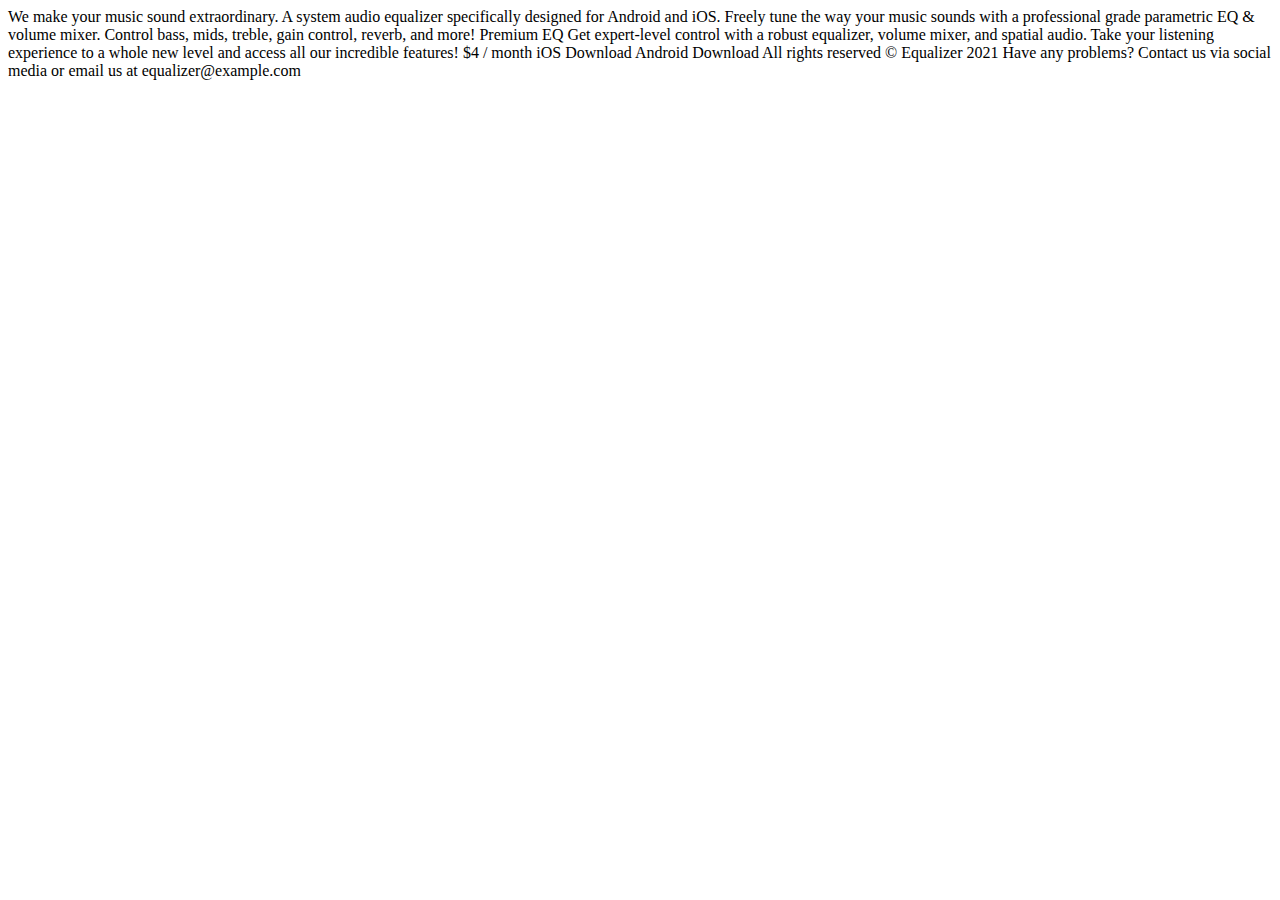
==== starter-code/index.html @ 65f4d3cf "initial commit" ====
<!DOCTYPE html>
<html lang="en">
<head>
  <meta charset="UTF-8">
  <meta name="viewport" content="width=device-width, initial-scale=1.0">

  <link rel="icon" type="image/png" sizes="32x32" href="./assets/favicon-32x32.png">
  
  <title>Frontend Mentor | Equalizer landing page</title>
</head>
<body>

  We make your music sound extraordinary.

  A system audio equalizer specifically designed for Android and iOS. Freely tune the 
  way your music sounds with a professional grade parametric EQ & volume mixer. Control 
  bass, mids, treble, gain control, reverb, and more!

  Premium EQ

  Get expert-level control with a robust equalizer, volume mixer, and spatial audio. Take 
  your listening experience to a whole new level and access all our incredible features!

  $4 / month

  iOS Download
  Android Download

  All rights reserved © Equalizer 2021
  Have any problems? Contact us via social media or email us at equalizer@example.com

</body>
</html>
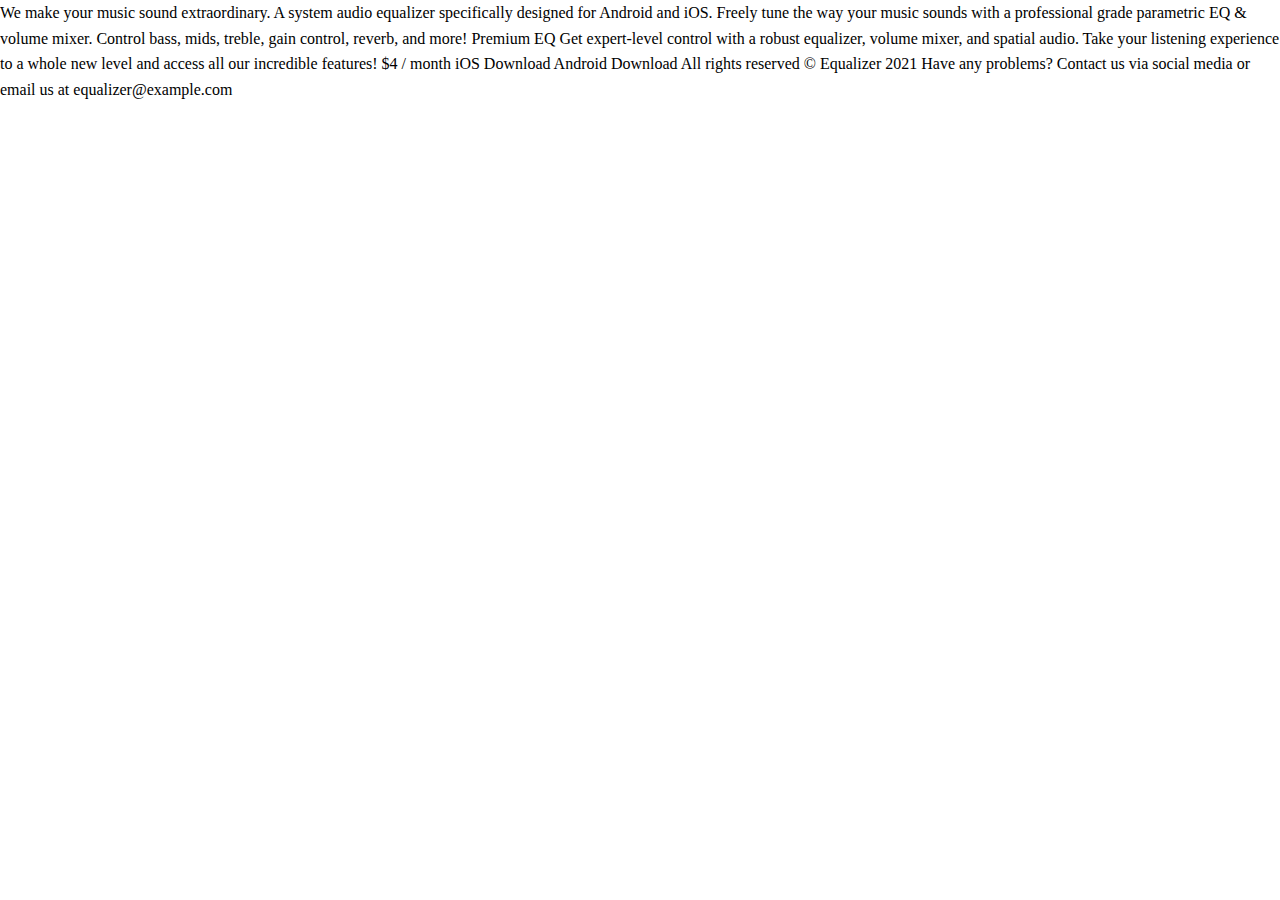
==== commit f665d743: "CSS Root" ====
--- a/starter-code/index.html
+++ b/starter-code/index.html
@@ -1,33 +1,39 @@
 <!DOCTYPE html>
 <html lang="en">
-<head>
-  <meta charset="UTF-8">
-  <meta name="viewport" content="width=device-width, initial-scale=1.0">
+  <head>
+    <meta charset="UTF-8" />
+    <meta name="viewport" content="width=device-width, initial-scale=1.0" />
 
-  <link rel="icon" type="image/png" sizes="32x32" href="./assets/favicon-32x32.png">
-  
-  <title>Frontend Mentor | Equalizer landing page</title>
-</head>
-<body>
+    <link
+      rel="icon"
+      type="image/png"
+      sizes="32x32"
+      href="./assets/favicon-32x32.png"
+    />
 
-  We make your music sound extraordinary.
+    <!-- Fonts -->
 
-  A system audio equalizer specifically designed for Android and iOS. Freely tune the 
-  way your music sounds with a professional grade parametric EQ & volume mixer. Control 
-  bass, mids, treble, gain control, reverb, and more!
+    <link rel="preconnect" href="https://api.fonts.coollabs.io" />
+    <link
+      href="https://api.fonts.coollabs.io/css2?family=IBM+Plex+Sans:wght@400;700&display=swap"
+      rel="stylesheet"
+    />
 
-  Premium EQ
+    <!-- CSS -->
+    <link rel="stylesheet" href="reset.css" />
+    <link rel="stylesheet" href="style.css" />
 
-  Get expert-level control with a robust equalizer, volume mixer, and spatial audio. Take 
-  your listening experience to a whole new level and access all our incredible features!
-
-  $4 / month
-
-  iOS Download
-  Android Download
-
-  All rights reserved © Equalizer 2021
-  Have any problems? Contact us via social media or email us at equalizer@example.com
-
-</body>
-</html>+    <title>Frontend Mentor | Equalizer landing page</title>
+  </head>
+  <body>
+    We make your music sound extraordinary. A system audio equalizer
+    specifically designed for Android and iOS. Freely tune the way your music
+    sounds with a professional grade parametric EQ & volume mixer. Control bass,
+    mids, treble, gain control, reverb, and more! Premium EQ Get expert-level
+    control with a robust equalizer, volume mixer, and spatial audio. Take your
+    listening experience to a whole new level and access all our incredible
+    features! $4 / month iOS Download Android Download All rights reserved ©
+    Equalizer 2021 Have any problems? Contact us via social media or email us at
+    equalizer@example.com
+  </body>
+</html>
--- a/starter-code/style.css
+++ b/starter-code/style.css
@@ -0,0 +1,143 @@
+:root {
+    /* Colors */
+    --clr-hsl-cyan: 177°, 68%, 64%;
+    --clr-hsl-orange: 12°, 94%, 65%;
+    --clr-hsl-yellow: 33°, 100%, 70%;
+    --clr-hsl-white: 20°, 33%, 98%;
+    --clr-hsl-black: 244°, 23%, 12%;
+
+    /* Typography */
+    --ff-body: 'IBM Plex Sans', sans-serif;
+
+    --fw-regular: 400;
+    --fw-bold: 700;
+
+    --fs-xs: 1rem;
+    --fs-s: 1.125rem;
+    --fs-m: 1.25rem;
+    --fs-xm: 2rem;
+    --fs-l: 2.5rem;
+    --fs-xl: 4rem;
+    --fs-xxl: 5.5rem;
+
+    /* Others */
+
+    --spacing-xxs: 0.25rem;
+    --spacing-xs: 0.5rem;
+    --spacing-s: 0.75rem;
+    --spacing-m: 1rem;
+    --spacing-l: 1.5rem;
+    --spacing-xl: 2rem;
+    --spacing-xxl: 2.25rem;
+    --spacing-xxxl: 2.5rem;
+
+    --brd-radius: 0.75rem;
+
+    /* Responsive */
+
+
+
+
+    /* Desktop ------- TBD ----------*/
+
+    /* Padding inline (logo/title/1st P) - 39px */
+    /* Padding inline (orange card) unvalid */
+    /* (Not in Mobile) Padding inline Black card - 33px */
+    /* Padding Top to Logo 62px */
+    /* Padding Logo to Title 95px */
+    /* Title to 1st P 28px */
+    /* 1st P to Black Card - 249px */
+    /* Black Card Height - 600px */
+    /* Orange Card - Top Padding 48px */
+    /* Orange Card side Padding - 48px */
+    /* Orange Card - Title to 2nd P - 12px */
+    /* Orange Card - 2nd P to Price - 36px */
+    /* Orange Card - Price to IOS button - 32px */
+    /* Orange Card - IOS to Android Button - 16px */
+    /* Button - Text to Logo - 8px */
+    /* Button - Padding top/bottom 15px */
+    /* Button to Orange Card bottom - 48px */
+    /* Orange(Black Card) Card to Bottom Logo - 183px */
+    /* Bottom Logo to 3rd P -  32px */
+    /* 3rd P to SocMedia -  Layout Switch */
+    /* SocMedia to Bottom - Layout Switch */
+    /* 3rd P to Bottom -  85px */
+
+    /* [Resp] FS Title - 64px */
+    /* [Resp] FS 1st P -  18px */
+    /* FS Orange Card Title - 32px */
+    /* FS 2nd P - 18px */
+    /* FS Span - 65px */
+    /* FS "month" - 20px */
+    /* FS Button - 18px */
+    /* FS 3rd P - 16px */
+
+
+    /* Tablet */
+
+    /* Padding inline (logo/title/1st P) - 39px */
+    /* Padding inline (orange card) unvalid */
+    /* (Not in Mobile) Padding inline Black card - 33px */
+    /* Padding Top to Logo 62px */
+    /* Padding Logo to Title 95px */
+    /* Title to 1st P 28px */
+    /* 1st P to Black Card - 249px */
+    /* Black Card Height - 600px */
+    /* Orange Card - Top Padding 48px */
+    /* Orange Card side Padding - 48px */
+    /* Orange Card - Title to 2nd P - 12px */
+    /* Orange Card - 2nd P to Price - 36px */
+    /* Orange Card - Price to IOS button - 32px */
+    /* Orange Card - IOS to Android Button - 16px */
+    /* Button - Text to Logo - 8px */
+    /* Button - Padding top/bottom 15px */
+    /* Button to Orange Card bottom - 48px */
+    /* Orange(Black Card) Card to Bottom Logo - 183px */
+    /* Bottom Logo to 3rd P -  32px */
+    /* 3rd P to SocMedia -  Layout Switch */
+    /* SocMedia to Bottom - Layout Switch */
+    /* 3rd P to Bottom -  85px */
+
+    /* [Resp] FS Title - 64px */
+    /* [Resp] FS 1st P -  18px */
+    /* FS Orange Card Title - 32px */
+    /* FS 2nd P - 18px */
+    /* FS Span - 65px */
+    /* FS "month" - 20px */
+    /* FS Button - 18px */
+    /* FS 3rd P - 16px */
+
+    /* Mobile */
+
+    /* Padding inline (logo/title/1st P) - 24px */
+    /* Padding inline (orange card) 36px */
+    /* Padding Top to Logo 40px */
+    /* Padding Logo to Title 64px */
+    /* Title to 1st P 20px */
+    /* 1st P to Black Card - 166px */
+    /* Black Card Height - 600px */
+    /* Orange Card - Top Padding 48px */
+    /* Orange Card side Padding - 36px */
+    /* Orange Card - Title to 2nd P - 12px */
+    /* Orange Card - 2nd P to Price - 36px */
+    /* Orange Card - Price to IOS button - 32px */
+    /* Orange Card - IOS to Android Button - 16px */
+    /* Button - Text to Logo - 8px */
+    /* Button - Padding top/bottom 15px */
+    /* Button to Orange Card bottom - 48px */
+    /* Orange Card to Bottom Logo - 64px */
+    /* Bottom Logo to 3rd P -  32px */
+    /* 3rd P to SocMedia -  64px */
+    /* SocMedia to Bottom - 80px */
+
+    /* FS Title - 40px */
+    /* FS 1st P -  16px */
+    /* FS Orange Card Title - 32px */
+    /* FS 2nd P - 18px */
+    /* FS Span - 65px */
+    /* FS "month" - 20px */
+    /* FS Button - 18px */
+    /* FS 3rd P - 16px */
+
+
+}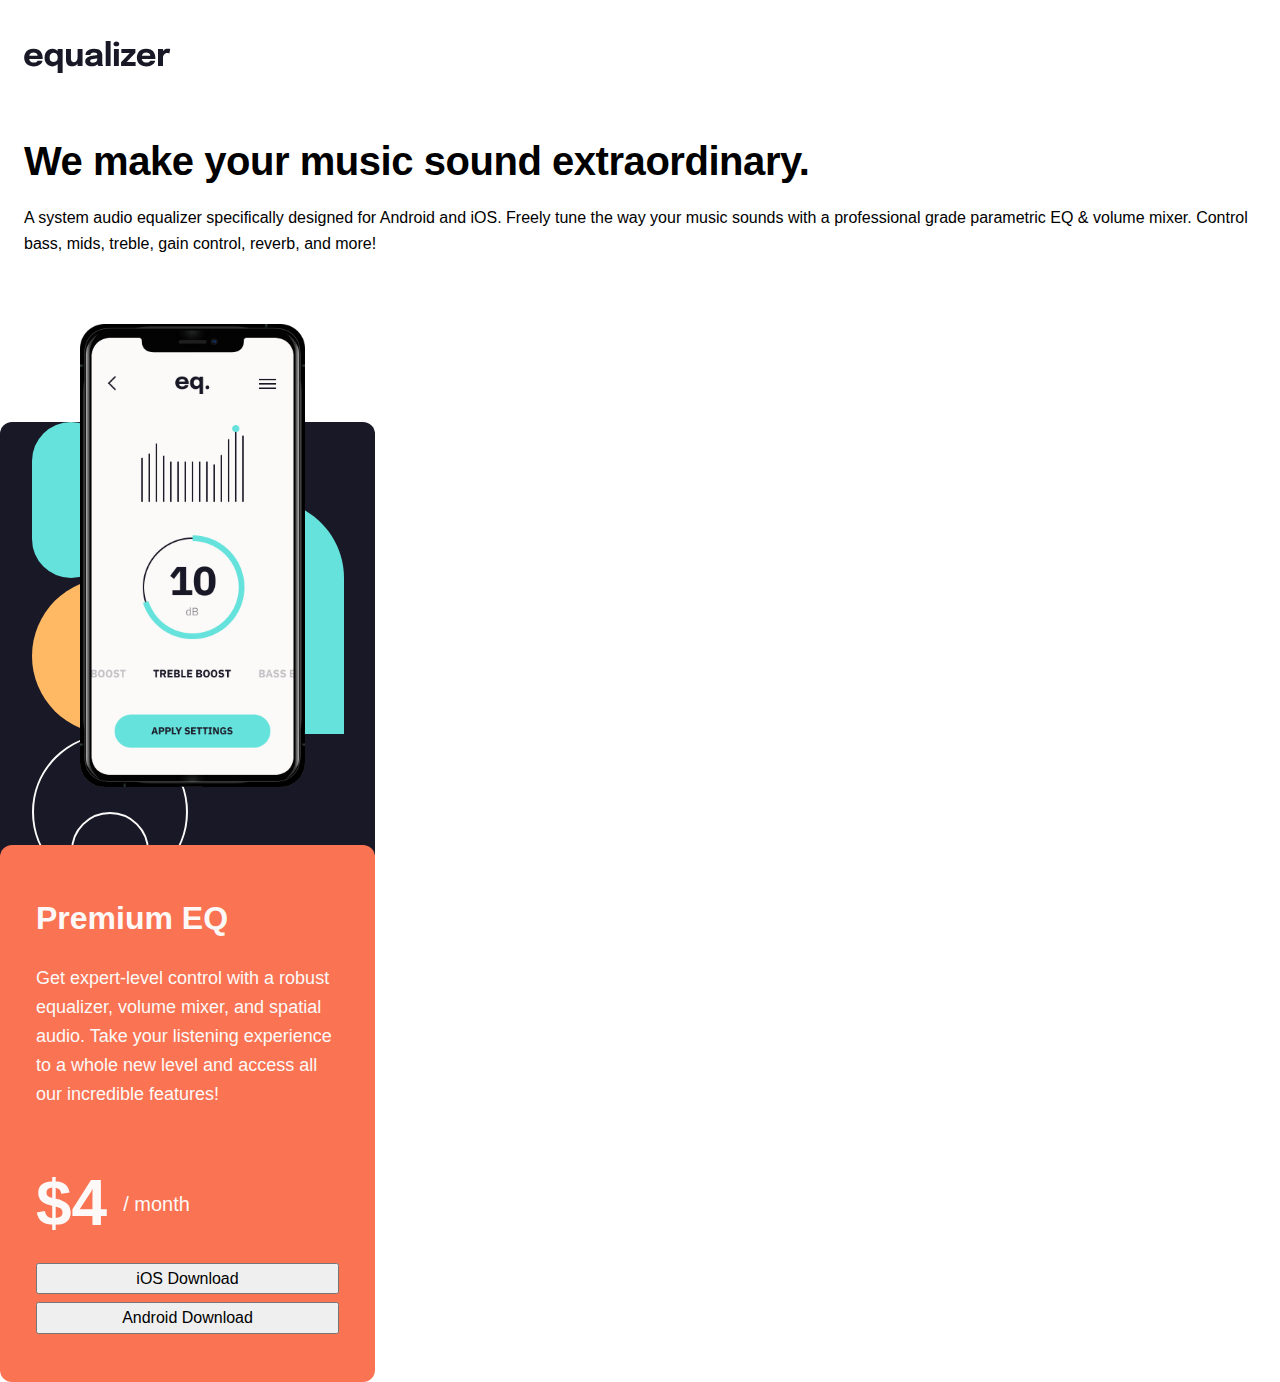
==== commit 8e9e22b5: "mobile updates" ====
--- a/starter-code/index.html
+++ b/starter-code/index.html
@@ -26,14 +26,40 @@
     <title>Frontend Mentor | Equalizer landing page</title>
   </head>
   <body>
-    We make your music sound extraordinary. A system audio equalizer
-    specifically designed for Android and iOS. Freely tune the way your music
-    sounds with a professional grade parametric EQ & volume mixer. Control bass,
-    mids, treble, gain control, reverb, and more! Premium EQ Get expert-level
-    control with a robust equalizer, volume mixer, and spatial audio. Take your
-    listening experience to a whole new level and access all our incredible
-    features! $4 / month iOS Download Android Download All rights reserved ©
-    Equalizer 2021 Have any problems? Contact us via social media or email us at
-    equalizer@example.com
+    <main>
+      <div class="hero">
+        <img class="logo" src="assets/logo.svg" alt="logo" />
+
+        <h1 class="hero_title">We make your music sound extraordinary.</h1>
+
+        <p class="hero_p">
+          A system audio equalizer specifically designed for Android and iOS.
+          Freely tune the way your music sounds with a professional grade
+          parametric EQ & volume mixer. Control bass, mids, treble, gain
+          control, reverb, and more!
+        </p>
+      </div>
+      <div class="promo">
+        <div class="promo_app">
+          <img src="assets/illustration-app.png" alt="" />
+        </div>
+        <div class="promo_box">
+          <p class="promo_title">Premium EQ</p>
+          <p class="promo_p">
+            Get expert-level control with a robust equalizer, volume mixer, and
+            spatial audio. Take your listening experience to a whole new level
+            and access all our incredible features!
+          </p>
+          <p class="promo_price"><span>$4</span> / month</p>
+          <button class="button ios">iOS Download</button>
+          <button class="button android">Android Download</button>
+        </div>
+      </div>
+    </main>
+
+    <!-- 
+    All rights reserved © Equalizer 2021 Have any problems? Contact us via
+    social media or email us at equalizer@example.com -->
   </body>
+  <footer class="footer"></footer>
 </html>
--- a/starter-code/style.css
+++ b/starter-code/style.css
@@ -1,10 +1,10 @@
 :root {
     /* Colors */
-    --clr-hsl-cyan: 177°, 68%, 64%;
-    --clr-hsl-orange: 12°, 94%, 65%;
-    --clr-hsl-yellow: 33°, 100%, 70%;
-    --clr-hsl-white: 20°, 33%, 98%;
-    --clr-hsl-black: 244°, 23%, 12%;
+    --clr-hsl-cyan: 177, 68%, 64%;
+    --clr-hsl-orange: 12, 94%, 65%;
+    --clr-hsl-yellow: 33, 100%, 70%;
+    --clr-hsl-white: 20, 33%, 98%;
+    --clr-hsl-black: 244, 23%, 12%;
 
     /* Typography */
     --ff-body: 'IBM Plex Sans', sans-serif;
@@ -34,16 +34,64 @@
     --brd-radius: 0.75rem;
 
     /* Responsive */
-
-
-
-
-    /* Desktop ------- TBD ----------*/
-
-    /* Padding inline (logo/title/1st P) - 39px */
-    /* Padding inline (orange card) unvalid */
-    /* (Not in Mobile) Padding inline Black card - 33px */
-    /* Padding Top to Logo 62px */
+    --hero-pading-inline-responsive: 1.5rem;
+    --logo-padding-top-responsive: 2.5rem;
+    --logo-padding-bottom-responsive: 4rem;
+    --title-padding-bottom-responsive: 1.25rem;
+    --hero-p-padding-bottom-responsive: 10.375rem;
+    --promo-title-padding-bottom-responsive: 0.75rem;
+    --promo-p-padding-bottom-responsive: 2.25rem;
+
+    --fs-tittle-responsive: 2.5rem;
+    --fs-hero-p-responsive: 1rem;
+    --fs-promo-title-responsive: 2rem;
+    --fs-promo-p-responsive: 1.125rem;
+
+    --promo-bg-responsove: url(assets/bg-pattern-2.svg);
+
+
+
+    /* Desktop */
+
+    /* [Resp] Padding inline (logo/title/1st P) - 165px */
+    /* [Resp] Padding inline (orange card) unvalid */
+    /* [Resp] (Not in Mobile) Padding inline Black card - 165px */
+    /* [Resp] Padding Top to Logo 62px */
+    /* [Resp] Padding Logo to Title 127px */
+    /* [Resp] Title to 1st P 40px */
+    /* [Resp] 1st P to Black Card - 321px */
+    /* Black Card Height - 600px */
+    /* [Resp] Orange Card - Top Padding 58px */
+    /* [Resp] Orange Card side Padding - 58px */
+    /* [Resp] Orange Card - Title to 2nd P - 22px */
+    /* [Resp] Orange Card - 2nd P to Price - 39px */
+    /* [Resp] Orange Card - Price to IOS button - 46px */
+    /* Orange Card - IOS to Android Button - 16px */
+    /* Button - Text to Logo - 8px */
+    /* Button - Padding top/bottom 15px */
+    /* Button to Orange Card bottom - 48px */
+    /* Orange(Black Card) Card to Bottom Logo - 183px */
+    /* Bottom Logo to 3rd P -  202px Layout Switch */
+    /* 3rd P to SocMedia -  Layout Switch */
+    /* SocMedia to Bottom - Layout Switch */
+    /* [Resp] 3rd P to Bottom -  91px */
+
+    /* [Resp] FS Title - 88px */
+    /* [Resp] FS 1st P -  20px */
+    /* [Resp] FS Orange Card Title - 40px */
+    /* [Resp] FS 2nd P - 20px */
+    /* FS Span - 65px */
+    /* FS "month" - 20px */
+    /* FS Button - 18px */
+    /* FS 3rd P - 16px */
+
+
+    /* Tablet */
+
+    /* [Resp]Padding inline (logo/title/1st P) - 39px */
+    /* [Resp]Padding inline (orange card) unvalid */
+    /* [Resp](Not in Mobile) Padding inline Black card - 33px */
+    /* [Resp] Padding Top to Logo 62px */
     /* Padding Logo to Title 95px */
     /* Title to 1st P 28px */
     /* 1st P to Black Card - 249px */
@@ -72,47 +120,12 @@
     /* FS Button - 18px */
     /* FS 3rd P - 16px */
 
-
-    /* Tablet */
-
-    /* Padding inline (logo/title/1st P) - 39px */
-    /* Padding inline (orange card) unvalid */
-    /* (Not in Mobile) Padding inline Black card - 33px */
-    /* Padding Top to Logo 62px */
-    /* Padding Logo to Title 95px */
-    /* Title to 1st P 28px */
-    /* 1st P to Black Card - 249px */
-    /* Black Card Height - 600px */
-    /* Orange Card - Top Padding 48px */
-    /* Orange Card side Padding - 48px */
-    /* Orange Card - Title to 2nd P - 12px */
-    /* Orange Card - 2nd P to Price - 36px */
-    /* Orange Card - Price to IOS button - 32px */
-    /* Orange Card - IOS to Android Button - 16px */
-    /* Button - Text to Logo - 8px */
-    /* Button - Padding top/bottom 15px */
-    /* Button to Orange Card bottom - 48px */
-    /* Orange(Black Card) Card to Bottom Logo - 183px */
-    /* Bottom Logo to 3rd P -  32px */
-    /* 3rd P to SocMedia -  Layout Switch */
-    /* SocMedia to Bottom - Layout Switch */
-    /* 3rd P to Bottom -  85px */
-
-    /* [Resp] FS Title - 64px */
-    /* [Resp] FS 1st P -  18px */
-    /* FS Orange Card Title - 32px */
-    /* FS 2nd P - 18px */
-    /* FS Span - 65px */
-    /* FS "month" - 20px */
-    /* FS Button - 18px */
-    /* FS 3rd P - 16px */
-
     /* Mobile */
 
-    /* Padding inline (logo/title/1st P) - 24px */
-    /* Padding inline (orange card) 36px */
-    /* Padding Top to Logo 40px */
-    /* Padding Logo to Title 64px */
+    /* [Resp] Padding inline (logo/title/1st P) - 24px */
+    /* [Resp] Padding inline (orange card) 36px */
+    /* [Resp] Padding Top to Logo 40px */
+    /* [Resp] Padding Logo to Title 64px */
     /* Title to 1st P 20px */
     /* 1st P to Black Card - 166px */
     /* Black Card Height - 600px */
@@ -140,4 +153,88 @@
     /* FS 3rd P - 16px */
 
 
+}
+
+body {
+    font-family: var(--ff-body);
+    font-weight: var(--fw-regular);
+}
+
+.hero {
+    padding-inline: var(--hero-pading-inline-responsive);
+}
+
+.logo {
+    padding-top: var(--logo-padding-top-responsive);
+    padding-bottom: var(--logo-padding-bottom-responsive);
+}
+
+.hero_title {
+    font-size: var(--fs-tittle-responsive);
+    font-weight: var(--fw-bold);
+    line-height: 48px;
+    letter-spacing: -0.455px;
+    padding-bottom: var(--title-padding-bottom-responsive);
+
+}
+
+.hero_p {
+    font-size: var(--fs-hero-p-responsive);
+    padding-bottom: var(--hero-p-padding-bottom-responsive);
+}
+
+.promo {
+    background-color: hsla(var(--clr-hsl-black), 1);
+    width: 375px;
+    /* edit later */
+    height: 600px;
+    border-radius: var(--brd-radius);
+    background-image: var(--promo-bg-responsove);
+    background-repeat: no-repeat;
+    background-position: top;
+
+}
+
+.promo_app {
+    max-width: 60%;
+    /* aspect-ratio: 16/9; */
+    margin-left: 80px;
+    transform: translateY(-98px);
+}
+
+.promo_box {
+    transform: translateY(-40px);
+    background-color: hsla(var(--clr-hsl-orange), 1);
+    border-radius: var(--brd-radius);
+    display: grid;
+    gap: 0.5rem;
+    padding-inline: 36px;
+    padding-block: 48px;
+
+    color: hsla(var(--clr-hsl-white), 1);
+
+}
+
+.promo_title {
+    font-size: var(--fs-promo-title-responsive);
+    font-weight: var(--fw-bold);
+    padding-bottom: var(--promo-title-padding-bottom-responsive);
+}
+
+.promo_p {
+    font-size: var(--fs-promo-p-responsive);
+    padding-bottom: var(--promo-p-padding-bottom-responsive);
+}
+
+.promo_price {
+    font-size: 20px;
+    display: flex;
+    justify-content: flex-start;
+    align-items: center;
+    gap: 1rem;
+}
+
+span {
+    font-size: 64px;
+    font-weight: var(--fw-bold);
 }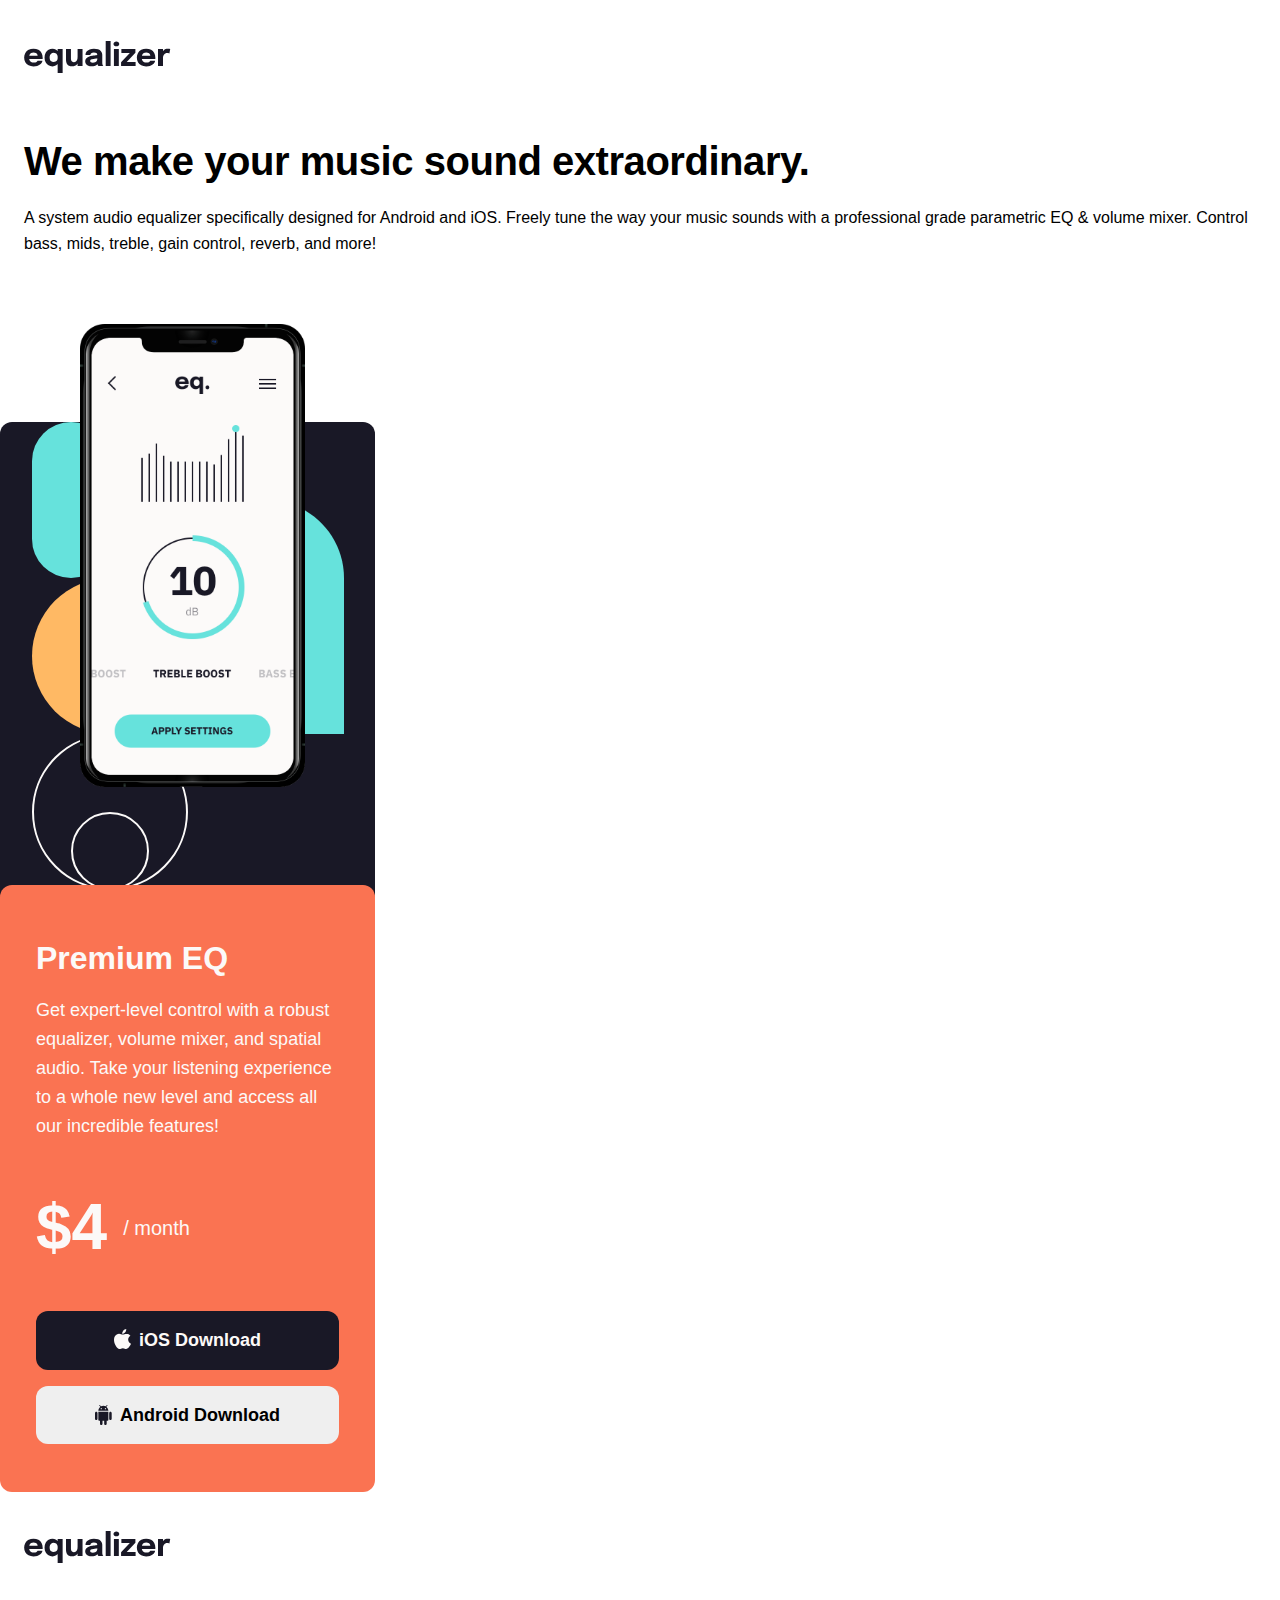
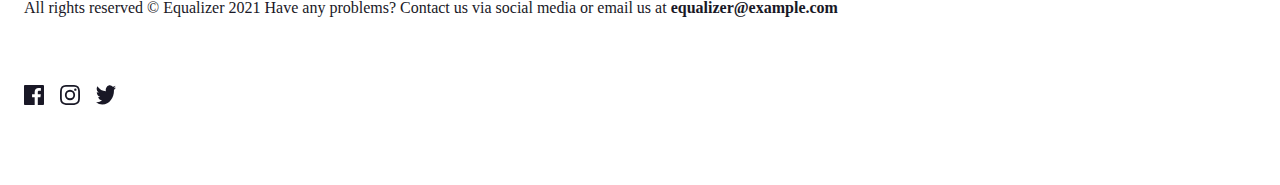
==== commit 9bc4db5e: "mobile view complete" ====
--- a/starter-code/index.html
+++ b/starter-code/index.html
@@ -39,27 +39,54 @@
           control, reverb, and more!
         </p>
       </div>
-      <div class="promo">
-        <div class="promo_app">
-          <img src="assets/illustration-app.png" alt="" />
+      <section class="wrapper">
+        <div class="promo">
+          <div class="promo_app">
+            <img src="assets/illustration-app.png" alt="" />
+          </div>
+          <div class="promo_box">
+            <p class="promo_title">Premium EQ</p>
+            <p class="promo_p">
+              Get expert-level control with a robust equalizer, volume mixer,
+              and spatial audio. Take your listening experience to a whole new
+              level and access all our incredible features!
+            </p>
+            <p class="promo_price">
+              <span class="price-span">$4</span> / month
+            </p>
+            <button class="button ios">iOS Download</button>
+            <button class="button android">Android Download</button>
+          </div>
         </div>
-        <div class="promo_box">
-          <p class="promo_title">Premium EQ</p>
-          <p class="promo_p">
-            Get expert-level control with a robust equalizer, volume mixer, and
-            spatial audio. Take your listening experience to a whole new level
-            and access all our incredible features!
-          </p>
-          <p class="promo_price"><span>$4</span> / month</p>
-          <button class="button ios">iOS Download</button>
-          <button class="button android">Android Download</button>
+        <!-- <footer class="footer">
+          <img class="logo" src="assets/logo.svg" alt="logo" />
+        </footer> -->
+      </section>
+
+      <footer class="footer">
+        <div class="logo-footer">
+          <img src="assets/logo.svg" alt="logo" />
         </div>
-      </div>
+        <div class="flex-group">
+          <div class="footer-p">
+            <p>
+              All rights reserved © Equalizer 2021 Have any problems? Contact us
+              via social media or email us at
+              <span class="footer-p-span">equalizer@example.com</span>
+            </p>
+          </div>
+          <div class="icons">
+            <img src="assets/icon-facebook.svg" alt="" /><img
+              src="assets/icon-instagram.svg"
+              alt=""
+            /><img src="assets/icon-twitter.svg" alt="" />
+          </div>
+        </div>
+      </footer>
     </main>
 
     <!-- 
     All rights reserved © Equalizer 2021 Have any problems? Contact us via
     social media or email us at equalizer@example.com -->
   </body>
-  <footer class="footer"></footer>
 </html>
--- a/starter-code/style.css
+++ b/starter-code/style.css
@@ -183,11 +183,22 @@
     padding-bottom: var(--hero-p-padding-bottom-responsive);
 }
 
+.wrapper {
+    /* height: calc(600px); */
+    display: grid;
+}
+
+/* .wrapper>* {
+    grid-column: 1/-1;
+    grid-row: 1/-1;
+} */
+
 .promo {
     background-color: hsla(var(--clr-hsl-black), 1);
     width: 375px;
     /* edit later */
-    height: 600px;
+    /* height: 600px; */
+    height: 926px;
     border-radius: var(--brd-radius);
     background-image: var(--promo-bg-responsove);
     background-repeat: no-repeat;
@@ -199,19 +210,22 @@
     max-width: 60%;
     /* aspect-ratio: 16/9; */
     margin-left: 80px;
-    transform: translateY(-98px);
+    bottom: 98px;
+    /* transform: translateY(-98px); */
+    position: relative;
 }
 
 .promo_box {
-    transform: translateY(-40px);
+    /* transform: translateY(-40px); */
     background-color: hsla(var(--clr-hsl-orange), 1);
     border-radius: var(--brd-radius);
     display: grid;
-    gap: 0.5rem;
     padding-inline: 36px;
     padding-block: 48px;
-
+    top: -40px;
+    /* top: 38rem; */
     color: hsla(var(--clr-hsl-white), 1);
+    /* position: relative; */
 
 }
 
@@ -232,9 +246,91 @@
     justify-content: flex-start;
     align-items: center;
     gap: 1rem;
-}
-
-span {
+    padding-bottom: 2rem;
+}
+
+.price-span {
     font-size: 64px;
     font-weight: var(--fw-bold);
+}
+
+.button {
+    border: none;
+    border-radius: var(--brd-radius);
+    padding-block: 15px;
+    font-size: 18px;
+    font-weight: var(--fw-bold);
+    display: flex;
+    gap: 0.5rem;
+    justify-content: center;
+    align-items: center;
+}
+
+.ios {
+    background-color: hsla(var(--clr-hsl-black), 1);
+    color: hsla(var(--clr-hsl-white), 1);
+    margin-bottom: 1rem;
+}
+
+.ios::before {
+    content: "";
+    background-image: url("assets/icon-apple.svg");
+    width: 17.08px;
+    height: 20px;
+    transform: translateY(-1px);
+}
+
+.android::before {
+    content: "";
+    background-image: url("assets/icon-android.svg");
+    width: 17.08px;
+    height: 20px;
+}
+
+
+.ios:is(:hover, :focus) {
+    background-color: hsla(var(--clr-hsl-cyan), 1);
+}
+
+.android:is(:hover, :focus) {
+    background-color: hsla(var(--clr-hsl-yellow), 1);
+}
+
+/* .footer {
+    transform: translateY(500px);
+} */
+
+.footer {
+    margin-top: 182px;
+    padding-inline: var(--hero-pading-inline-responsive);
+    display: grid;
+    gap: 2rem;
+}
+
+.flex-group {
+    display: flex;
+    flex-direction: column;
+    gap: 64px;
+
+}
+
+.footer-p {
+    color: #191826;
+
+    font-family: IBM Plex Sans;
+    font-size: 16px;
+    font-style: normal;
+    font-weight: 400;
+    line-height: 26px;
+    padding-right: 1.8rem;
+}
+
+.footer-p-span {
+    font-weight: var(--fw-bold);
+}
+
+.icons {
+    display: flex;
+    gap: 1rem;
+    margin-bottom: 80px;
 }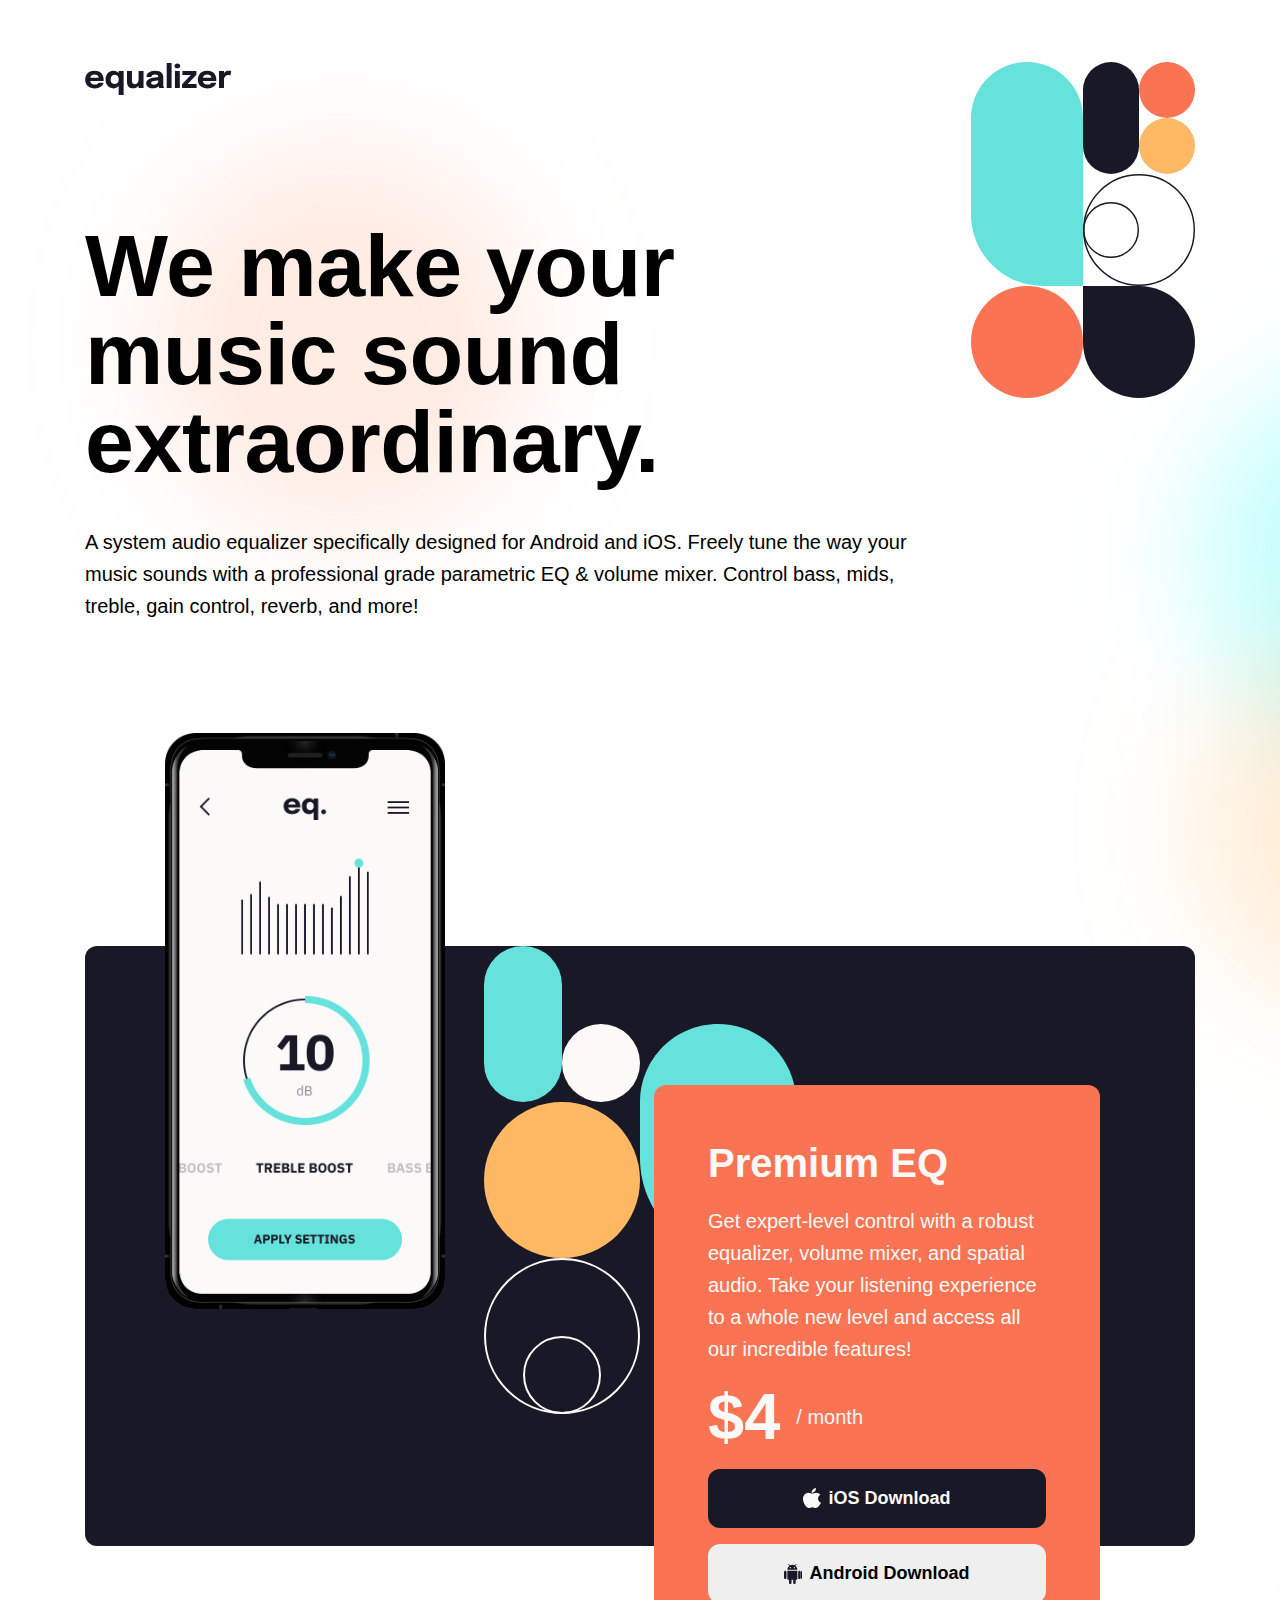
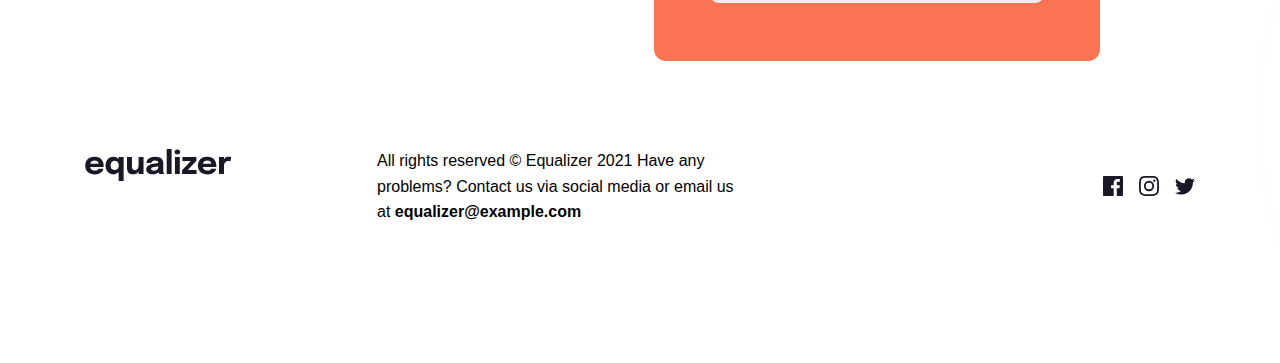
==== commit 9a215b2b: "complete, pending updates for optimization" ====
--- a/starter-code/index.html
+++ b/starter-code/index.html
@@ -1,92 +1,80 @@
 <!DOCTYPE html>
 <html lang="en">
-  <head>
-    <meta charset="UTF-8" />
-    <meta name="viewport" content="width=device-width, initial-scale=1.0" />
 
-    <link
-      rel="icon"
-      type="image/png"
-      sizes="32x32"
-      href="./assets/favicon-32x32.png"
-    />
+<head>
+  <meta charset="UTF-8" />
+  <meta name="viewport" content="width=device-width, initial-scale=1.0" />
 
-    <!-- Fonts -->
+  <link rel="icon" type="image/png" sizes="32x32" href="./assets/favicon-32x32.png" />
 
-    <link rel="preconnect" href="https://api.fonts.coollabs.io" />
-    <link
-      href="https://api.fonts.coollabs.io/css2?family=IBM+Plex+Sans:wght@400;700&display=swap"
-      rel="stylesheet"
-    />
+  <!-- Fonts -->
 
-    <!-- CSS -->
-    <link rel="stylesheet" href="reset.css" />
-    <link rel="stylesheet" href="style.css" />
+  <link rel="preconnect" href="https://api.fonts.coollabs.io" />
+  <link href="https://api.fonts.coollabs.io/css2?family=IBM+Plex+Sans:wght@400;700&display=swap" rel="stylesheet" />
 
-    <title>Frontend Mentor | Equalizer landing page</title>
-  </head>
-  <body>
-    <main>
-      <div class="hero">
-        <img class="logo" src="assets/logo.svg" alt="logo" />
+  <!-- CSS -->
+  <link rel="stylesheet" href="reset.css" />
+  <link rel="stylesheet" href="style.css" />
 
-        <h1 class="hero_title">We make your music sound extraordinary.</h1>
+  <title>Frontend Mentor | Equalizer landing page</title>
+</head>
 
-        <p class="hero_p">
-          A system audio equalizer specifically designed for Android and iOS.
-          Freely tune the way your music sounds with a professional grade
-          parametric EQ & volume mixer. Control bass, mids, treble, gain
-          control, reverb, and more!
+<body>
+  <header class="header">
+    <img class="logo" src="assets/logo.svg" alt="logo" />
+    <h1 class="header_title">We make your music sound extraordinary.</h1>
+    <p class="header_p">
+      A system audio equalizer specifically designed for Android and iOS.
+      Freely tune the way your music sounds with a professional grade
+      parametric EQ & volume mixer. Control bass, mids, treble, gain control,
+      reverb, and more!
+    </p>
+  </header>
+  <main class="promo">
+    <img class="promo_app" src="assets/illustration-app.png" alt="" />
+    <div class="promo_bg"></div>
+    <div class="promo_card">
+      <p class="promo_card_title">Premium EQ</p>
+      <p class="promo_card_p">
+        Get expert-level control with a robust equalizer, volume mixer, and
+        spatial audio. Take your listening experience to a whole new level and
+        access all our incredible features!
+      </p>
+      <p class="promo_card_price">
+        <span class="price_span">$4</span> / month
+      </p>
+      <button class="button ios">iOS Download</button>
+      <button class="button android">Android Download</button>
+    </div>
+  </main>
+  <footer class="footer">
+    <div class="logo"><img src="assets/logo.svg" alt="logo" /></div>
+
+    <div class="flex_group">
+      <div class="footer_p">
+        <p>
+          All rights reserved © Equalizer 2021 Have any problems? Contact us
+          via social media or email us at
+          <span class="footer_p_span">equalizer@example.com</span>
         </p>
       </div>
-      <section class="wrapper">
-        <div class="promo">
-          <div class="promo_app">
-            <img src="assets/illustration-app.png" alt="" />
-          </div>
-          <div class="promo_box">
-            <p class="promo_title">Premium EQ</p>
-            <p class="promo_p">
-              Get expert-level control with a robust equalizer, volume mixer,
-              and spatial audio. Take your listening experience to a whole new
-              level and access all our incredible features!
-            </p>
-            <p class="promo_price">
-              <span class="price-span">$4</span> / month
-            </p>
-            <button class="button ios">iOS Download</button>
-            <button class="button android">Android Download</button>
-          </div>
-        </div>
-        <!-- <footer class="footer">
-          <img class="logo" src="assets/logo.svg" alt="logo" />
-        </footer> -->
-      </section>
+      <div class="footer_icons">
+        <svg width="20" height="20" xmlns="http://www.w3.org/2000/svg">
+          <path
+            d="M18.896 0H1.104C.494 0 0 .494 0 1.104v17.793C0 19.506.494 20 1.104 20h9.58v-7.745H8.076V9.237h2.606V7.01c0-2.583 1.578-3.99 3.883-3.99 1.104 0 2.052.082 2.329.119v2.7h-1.598c-1.254 0-1.496.597-1.496 1.47v1.928h2.989l-.39 3.018h-2.6V20h5.098c.608 0 1.102-.494 1.102-1.104V1.104C20 .494 19.506 0 18.896 0Z" />
+        </svg>
+        <svg width="20" height="20" xmlns="http://www.w3.org/2000/svg">
+          <path
+            d="M10 1.802c2.67 0 2.987.01 4.042.059 2.71.123 3.975 1.409 4.099 4.099.048 1.054.057 1.37.057 4.04 0 2.672-.01 2.988-.057 4.042-.124 2.687-1.387 3.975-4.1 4.099-1.054.048-1.37.058-4.041.058-2.67 0-2.987-.01-4.04-.058-2.718-.124-3.977-1.416-4.1-4.1-.048-1.054-.058-1.37-.058-4.041 0-2.67.01-2.986.058-4.04.124-2.69 1.387-3.977 4.1-4.1 1.054-.048 1.37-.058 4.04-.058ZM10 0C7.284 0 6.944.012 5.877.06 2.246.227.227 2.242.061 5.877.01 6.944 0 7.284 0 10s.012 3.057.06 4.123c.167 3.632 2.182 5.65 5.817 5.817 1.067.048 1.407.06 4.123.06s3.057-.012 4.123-.06c3.629-.167 5.652-2.182 5.816-5.817.05-1.066.061-1.407.061-4.123s-.012-3.056-.06-4.122C19.777 2.249 17.76.228 14.124.06 13.057.01 12.716 0 10 0Zm0 4.865a5.135 5.135 0 1 0 0 10.27 5.135 5.135 0 0 0 0-10.27Zm0 8.468a3.333 3.333 0 1 1 0-6.666 3.333 3.333 0 0 1 0 6.666Zm5.338-9.87a1.2 1.2 0 1 0 0 2.4 1.2 1.2 0 0 0 0-2.4Z" />
+        </svg>
+        <svg class="twitter" width="20" height="17" xmlns="http://www.w3.org/2000/svg">
+          <path
+            d="M20 2.172a8.192 8.192 0 0 1-2.357.646 4.11 4.11 0 0 0 1.805-2.27 8.22 8.22 0 0 1-2.606.996A4.096 4.096 0 0 0 13.847.248c-2.65 0-4.596 2.472-3.998 5.037A11.648 11.648 0 0 1 1.392 1a4.109 4.109 0 0 0 1.27 5.478 4.086 4.086 0 0 1-1.858-.513c-.045 1.9 1.318 3.679 3.291 4.075a4.113 4.113 0 0 1-1.853.07 4.106 4.106 0 0 0 3.833 2.849A8.25 8.25 0 0 1 0 14.658a11.616 11.616 0 0 0 6.29 1.843c7.618 0 11.923-6.434 11.663-12.205A8.354 8.354 0 0 0 20 2.172Z" />
+        </svg>
+      </div>
+    </div>
+  </footer>
+</body>
 
-      <footer class="footer">
-        <div class="logo-footer">
-          <img src="assets/logo.svg" alt="logo" />
-        </div>
-        <div class="flex-group">
-          <div class="footer-p">
-            <p>
-              All rights reserved © Equalizer 2021 Have any problems? Contact us
-              via social media or email us at
-              <span class="footer-p-span">equalizer@example.com</span>
-            </p>
-          </div>
-          <div class="icons">
-            <img src="assets/icon-facebook.svg" alt="" /><img
-              src="assets/icon-instagram.svg"
-              alt=""
-            /><img src="assets/icon-twitter.svg" alt="" />
-          </div>
-        </div>
-      </footer>
-    </main>
 
-    <!-- 
-    All rights reserved © Equalizer 2021 Have any problems? Contact us via
-    social media or email us at equalizer@example.com -->
-  </body>
-</html>
+</html>--- a/starter-code/style.css
+++ b/starter-code/style.css
@@ -1,5 +1,4 @@
 :root {
-    /* Colors */
     --clr-hsl-cyan: 177, 68%, 64%;
     --clr-hsl-orange: 12, 94%, 65%;
     --clr-hsl-yellow: 33, 100%, 70%;
@@ -19,6 +18,11 @@
     --fs-l: 2.5rem;
     --fs-xl: 4rem;
     --fs-xxl: 5.5rem;
+
+    --fs-span-price: 4.0625rem;
+    --fs-price: var(--fs-m);
+    --fs-button: var(--fs-s);
+    --fs-footer-p: var(--fs-xs);
 
     /* Others */
 
@@ -32,233 +36,170 @@
     --spacing-xxxl: 2.5rem;
 
     --brd-radius: 0.75rem;
+    --promo-bg-img: url(assets/bg-pattern-2.svg);
 
     /* Responsive */
-    --hero-pading-inline-responsive: 1.5rem;
-    --logo-padding-top-responsive: 2.5rem;
-    --logo-padding-bottom-responsive: 4rem;
-    --title-padding-bottom-responsive: 1.25rem;
-    --hero-p-padding-bottom-responsive: 10.375rem;
-    --promo-title-padding-bottom-responsive: 0.75rem;
-    --promo-p-padding-bottom-responsive: 2.25rem;
-
-    --fs-tittle-responsive: 2.5rem;
-    --fs-hero-p-responsive: 1rem;
-    --fs-promo-title-responsive: 2rem;
-    --fs-promo-p-responsive: 1.125rem;
-
-    --promo-bg-responsove: url(assets/bg-pattern-2.svg);
-
-
-
-    /* Desktop */
-
-    /* [Resp] Padding inline (logo/title/1st P) - 165px */
-    /* [Resp] Padding inline (orange card) unvalid */
-    /* [Resp] (Not in Mobile) Padding inline Black card - 165px */
-    /* [Resp] Padding Top to Logo 62px */
-    /* [Resp] Padding Logo to Title 127px */
-    /* [Resp] Title to 1st P 40px */
-    /* [Resp] 1st P to Black Card - 321px */
-    /* Black Card Height - 600px */
-    /* [Resp] Orange Card - Top Padding 58px */
-    /* [Resp] Orange Card side Padding - 58px */
-    /* [Resp] Orange Card - Title to 2nd P - 22px */
-    /* [Resp] Orange Card - 2nd P to Price - 39px */
-    /* [Resp] Orange Card - Price to IOS button - 46px */
-    /* Orange Card - IOS to Android Button - 16px */
-    /* Button - Text to Logo - 8px */
-    /* Button - Padding top/bottom 15px */
-    /* Button to Orange Card bottom - 48px */
-    /* Orange(Black Card) Card to Bottom Logo - 183px */
-    /* Bottom Logo to 3rd P -  202px Layout Switch */
-    /* 3rd P to SocMedia -  Layout Switch */
-    /* SocMedia to Bottom - Layout Switch */
-    /* [Resp] 3rd P to Bottom -  91px */
-
-    /* [Resp] FS Title - 88px */
-    /* [Resp] FS 1st P -  20px */
-    /* [Resp] FS Orange Card Title - 40px */
-    /* [Resp] FS 2nd P - 20px */
-    /* FS Span - 65px */
-    /* FS "month" - 20px */
-    /* FS Button - 18px */
-    /* FS 3rd P - 16px */
-
-
-    /* Tablet */
-
-    /* [Resp]Padding inline (logo/title/1st P) - 39px */
-    /* [Resp]Padding inline (orange card) unvalid */
-    /* [Resp](Not in Mobile) Padding inline Black card - 33px */
-    /* [Resp] Padding Top to Logo 62px */
-    /* Padding Logo to Title 95px */
-    /* Title to 1st P 28px */
-    /* 1st P to Black Card - 249px */
-    /* Black Card Height - 600px */
-    /* Orange Card - Top Padding 48px */
-    /* Orange Card side Padding - 48px */
-    /* Orange Card - Title to 2nd P - 12px */
-    /* Orange Card - 2nd P to Price - 36px */
-    /* Orange Card - Price to IOS button - 32px */
-    /* Orange Card - IOS to Android Button - 16px */
-    /* Button - Text to Logo - 8px */
-    /* Button - Padding top/bottom 15px */
-    /* Button to Orange Card bottom - 48px */
-    /* Orange(Black Card) Card to Bottom Logo - 183px */
-    /* Bottom Logo to 3rd P -  32px */
-    /* 3rd P to SocMedia -  Layout Switch */
-    /* SocMedia to Bottom - Layout Switch */
-    /* 3rd P to Bottom -  85px */
-
-    /* [Resp] FS Title - 64px */
-    /* [Resp] FS 1st P -  18px */
-    /* FS Orange Card Title - 32px */
-    /* FS 2nd P - 18px */
-    /* FS Span - 65px */
-    /* FS "month" - 20px */
-    /* FS Button - 18px */
-    /* FS 3rd P - 16px */
-
-    /* Mobile */
-
-    /* [Resp] Padding inline (logo/title/1st P) - 24px */
-    /* [Resp] Padding inline (orange card) 36px */
-    /* [Resp] Padding Top to Logo 40px */
-    /* [Resp] Padding Logo to Title 64px */
-    /* Title to 1st P 20px */
-    /* 1st P to Black Card - 166px */
-    /* Black Card Height - 600px */
-    /* Orange Card - Top Padding 48px */
-    /* Orange Card side Padding - 36px */
-    /* Orange Card - Title to 2nd P - 12px */
-    /* Orange Card - 2nd P to Price - 36px */
-    /* Orange Card - Price to IOS button - 32px */
-    /* Orange Card - IOS to Android Button - 16px */
-    /* Button - Text to Logo - 8px */
-    /* Button - Padding top/bottom 15px */
-    /* Button to Orange Card bottom - 48px */
-    /* Orange Card to Bottom Logo - 64px */
-    /* Bottom Logo to 3rd P -  32px */
-    /* 3rd P to SocMedia -  64px */
-    /* SocMedia to Bottom - 80px */
-
-    /* FS Title - 40px */
-    /* FS 1st P -  16px */
-    /* FS Orange Card Title - 32px */
-    /* FS 2nd P - 18px */
-    /* FS Span - 65px */
-    /* FS "month" - 20px */
-    /* FS Button - 18px */
-    /* FS 3rd P - 16px */
-
+
+    /* Resp - Layout */
+    --grid-sml-columns: 1.5rem;
+    --grid-big-column:
+        min(100% - (var(--grid-sml-columns)*2), 69.375rem);
+    --body-padding-top: 2.5rem;
+    --body-padding-bottom: 5rem;
+    --header-width: 100%;
+    --top-logo-to-tittle: 4rem;
+    --tittle-padding-bottom: 1.25rem;
+    --header-p-to-promo: 4.25rem;
+    --promo-to-footer: 4rem;
+    --promo-height: 64rem;
+    --promo-grid-column: 1/-1;
+    --card-padding-block: 3rem;
+    --card-padding-inline: 2.25rem;
+    --card-title-padding-bottom: 0.75rem;
+    --card-height: 34.125rem;
+    --promo-app-width-responsive: 55.6%;
+    --footer-p-width: 100%;
+
+    --promo-row-1: 6.125rem;
+    --promo-row-2: 37.5rem;
+    --promo-row-3: 20.375rem;
+
+    --promo-app-width: 13rem;
+    --promo-app-translate: 5rem;
+    --promo-card-width: 100%;
+    --promo-card-height: 34.125rem;
+    --promo-card-translate: 0rem;
+
+    --bg-image: url(assets/bg-main-mobile.png);
+
+    /* Resp - FS */
+    --fs-title: 2.5rem;
+    --fs-header-p: 1rem;
+    --fs-card-title: 2rem;
+    --fs-card-p: 1.125rem;
 
 }
 
 body {
+    display: grid;
+    place-content: center;
+    grid-template-columns: var(--grid-sml-columns) var(--grid-big-column) var(--grid-sml-columns);
+    padding-top: var(--body-padding-top);
+    padding-bottom: var(--body-padding-bottom);
     font-family: var(--ff-body);
-    font-weight: var(--fw-regular);
-}
-
-.hero {
-    padding-inline: var(--hero-pading-inline-responsive);
-}
-
-.logo {
-    padding-top: var(--logo-padding-top-responsive);
-    padding-bottom: var(--logo-padding-bottom-responsive);
-}
-
-.hero_title {
-    font-size: var(--fs-tittle-responsive);
-    font-weight: var(--fw-bold);
-    line-height: 48px;
+    background-image: var(--bg-image);
+    background-repeat: no-repeat;
+}
+
+.header,
+.promo,
+.footer {
+    grid-column: 2/3;
+}
+
+.header_title,
+.header_p {
+    max-width: var(--header-width);
+}
+
+.header>.logo {
+    padding-bottom: var(--top-logo-to-tittle);
+}
+
+.header_title {
+    font-size: var(--fs-title);
+    font-weight: var(--fw-bold);
+    line-height: 100%;
     letter-spacing: -0.455px;
-    padding-bottom: var(--title-padding-bottom-responsive);
-
-}
-
-.hero_p {
-    font-size: var(--fs-hero-p-responsive);
-    padding-bottom: var(--hero-p-padding-bottom-responsive);
-}
-
-.wrapper {
-    /* height: calc(600px); */
+    padding-bottom: var(--tittle-padding-bottom);
+}
+
+.header_p {
+    font-size: var(--fs-header-p);
+    padding-bottom: var(--header-p-to-promo);
+}
+
+.promo {
+    /* background-color: yellow; */
+    height: var(--promo-height);
+    grid-column: var(--promo-grid-column);
     display: grid;
-}
-
-/* .wrapper>* {
+    place-content: center;
+    justify-content: center;
+    grid-template-columns: var(--promo-columns);
+    grid-template-columns: 1fr;
+    grid-template-rows:
+        var(--promo-row-1) var(--promo-row-2) var(--promo-row-3);
+
+}
+
+.promo_bg {
     grid-column: 1/-1;
-    grid-row: 1/-1;
-} */
-
-.promo {
+    grid-row: 2/3;
     background-color: hsla(var(--clr-hsl-black), 1);
-    width: 375px;
-    /* edit later */
-    /* height: 600px; */
-    height: 926px;
     border-radius: var(--brd-radius);
-    background-image: var(--promo-bg-responsove);
+    background-image: var(--promo-bg-img);
     background-repeat: no-repeat;
     background-position: top;
-
+    z-index: 1;
 }
 
 .promo_app {
-    max-width: 60%;
-    /* aspect-ratio: 16/9; */
-    margin-left: 80px;
-    bottom: 98px;
-    /* transform: translateY(-98px); */
-    position: relative;
-}
-
-.promo_box {
-    /* transform: translateY(-40px); */
+    grid-column: 1/-1;
+    transform: translateX(5rem);
+    grid-row: 1/3;
+    max-width: var(--promo-app-width);
+    z-index: 2;
+}
+
+.promo_card {
+    grid-column: 1/-1;
+    justify-self: last baseline;
+    transform: translateX(var(--promo-card-translate));
+    max-width: var(--promo-card-width);
+    grid-row: 2/4;
+    align-self: last baseline;
+    z-index: 3;
     background-color: hsla(var(--clr-hsl-orange), 1);
     border-radius: var(--brd-radius);
     display: grid;
-    padding-inline: 36px;
-    padding-block: 48px;
-    top: -40px;
-    /* top: 38rem; */
+    padding-inline: var(--card-padding-inline);
+    padding-block: var(--card-padding-block);
     color: hsla(var(--clr-hsl-white), 1);
-    /* position: relative; */
-
-}
-
-.promo_title {
-    font-size: var(--fs-promo-title-responsive);
-    font-weight: var(--fw-bold);
-    padding-bottom: var(--promo-title-padding-bottom-responsive);
-}
-
-.promo_p {
-    font-size: var(--fs-promo-p-responsive);
-    padding-bottom: var(--promo-p-padding-bottom-responsive);
-}
-
-.promo_price {
-    font-size: 20px;
+    max-height: var(--promo-card-height);
+}
+
+.promo_card_title {
+    font-size: var(--fs-card-title);
+    font-weight: var(--fw-bold);
+    line-height: 2.5rem;
+    align-self: center;
+    padding-bottom: var(--card-title-padding-bottom);
+}
+
+.promo_card_p {
+    font-size: var(--fs-card-p);
+    width: 100%;
+}
+
+.promo_card_price {
+    font-size: var(--fs-price);
     display: flex;
     justify-content: flex-start;
     align-items: center;
     gap: 1rem;
-    padding-bottom: 2rem;
-}
-
-.price-span {
-    font-size: 64px;
+}
+
+.price_span {
+    font-size: var(--fs-span-price);
     font-weight: var(--fw-bold);
 }
 
 .button {
     border: none;
     border-radius: var(--brd-radius);
-    padding-block: 15px;
-    font-size: 18px;
+    padding-block: 0.9375rem;
+    font-size: var(--fs-button);
     font-weight: var(--fw-bold);
     display: flex;
     gap: 0.5rem;
@@ -296,41 +237,142 @@
     background-color: hsla(var(--clr-hsl-yellow), 1);
 }
 
-/* .footer {
-    transform: translateY(500px);
-} */
-
 .footer {
-    margin-top: 182px;
-    padding-inline: var(--hero-pading-inline-responsive);
-    display: grid;
-    gap: 2rem;
-}
-
-.flex-group {
+    padding-top: var(--promo-to-footer);
     display: flex;
     flex-direction: column;
-    gap: 64px;
-
-}
-
-.footer-p {
-    color: #191826;
-
-    font-family: IBM Plex Sans;
-    font-size: 16px;
-    font-style: normal;
-    font-weight: 400;
-    line-height: 26px;
-    padding-right: 1.8rem;
-}
-
-.footer-p-span {
-    font-weight: var(--fw-bold);
-}
-
-.icons {
+}
+
+.footer>.logo {
+    padding-bottom: 2rem;
+}
+
+.flex_group {
+    display: flex;
+    flex-direction: column;
+    gap: 4rem;
+
+}
+
+.footer_p {
+    font-size: var(--fs-footer-p);
+    max-width: var(--footer-p-width);
+}
+
+.footer_p_span {
+    font-weight: var(--fw-bold);
+}
+
+
+.footer_icons {
     display: flex;
     gap: 1rem;
-    margin-bottom: 80px;
+    fill: hsla(var(--clr-hsl-black), 1);
+    align-items: center;
+}
+
+svg:is(:hover, :focus) {
+    fill: hsla(var(--clr-hsl-orange), 1);
+}
+
+
+@media (min-width:760px) and (max-width: 1109px) {
+    :root {
+        --grid-sml-columns: 2rem;
+        --body-padding-top: 3.875rem;
+        --body-padding-bottom: 5.3125rem;
+        --header-width: 74%;
+        --top-logo-to-tittle: 5.9375rem;
+        --tittle-padding-bottom: 1.625rem;
+        --header-p-to-promo: 6.9375rem;
+        --promo-to-footer: 5.4375rem;
+        --promo-height: 52.125rem;
+        --promo-grid-column: 2/3;
+        --card-padding-inline: 3rem;
+        --promo-app-width-responsive: 38%;
+        --footer-p-width: 22.875rem;
+        --promo-row-1: 8.625rem;
+        --promo-row-3: 6rem;
+        --promo-app-width: 16.875rem;
+        --promo-app-translate: 4rem;
+        --promo-card-width: 25rem;
+        --promo-card-translate: -3.625rem;
+
+
+        --fs-title: 4rem;
+        --fs-header-p: 1.125rem;
+
+        --bg-image: url(assets/bg-main-tablet.png);
+    }
+
+    .flex_group {
+        flex-direction: row;
+        justify-content: space-between;
+        gap: 0;
+    }
+
+    .header {
+        background-image: url("assets/bg-pattern-1.svg");
+        background-repeat: no-repeat;
+        background-position: right top;
+        background-size: 13.5rem;
+    }
+
+
+}
+
+@media (min-width: 1110px) {
+    :root {
+        --grid-sml-columns: 2rem;
+
+        --body-padding-top: 3.875rem;
+        --body-padding-bottom: 8.625rem;
+        --header-width: 54rem;
+        --top-logo-to-tittle: 7.9375rem;
+        --tittle-padding-bottom: 2.5rem;
+        --header-p-to-promo: 6.9375rem;
+        --promo-to-footer: 5.4375rem;
+        --promo-height: 58rem;
+        --promo-grid-column: 2/3;
+        --card-padding-block: 3.625rem;
+        --card-padding-inline: 3.375rem;
+        --card-title-padding-bottom: 1.375rem;
+        --card-height: 39.0625rem;
+        --promo-app-width-responsive: 25%;
+        --footer-p-width: 22.875rem;
+        --promo-row-1: 13.3125rem;
+        --promo-row-3: 7.1875rem;
+        --promo-app-width: 17.5rem;
+        --promo-app-translate: 7.375rem;
+        --promo-card-width: 27.875rem;
+        --promo-card-height: 39.0625rem;
+        --promo-card-translate: -5.9375rem;
+
+
+        --fs-title: 5.5rem;
+        --fs-header-p: 1.25rem;
+        --fs-card-title: 2.5rem;
+        --fs-card-p: 1.25rem;
+
+        --bg-image: url(assets/bg-main-desktop.png);
+    }
+
+    .footer {
+        flex-direction: row;
+        justify-content: space-between;
+    }
+
+    .flex_group {
+        flex-direction: row;
+        justify-content: space-between;
+        gap: 22.5rem;
+    }
+
+    .header {
+        background-image: url("assets/bg-pattern-1.svg");
+        background-repeat: no-repeat;
+        background-position: right top;
+        background-size: 14rem;
+    }
+
 }